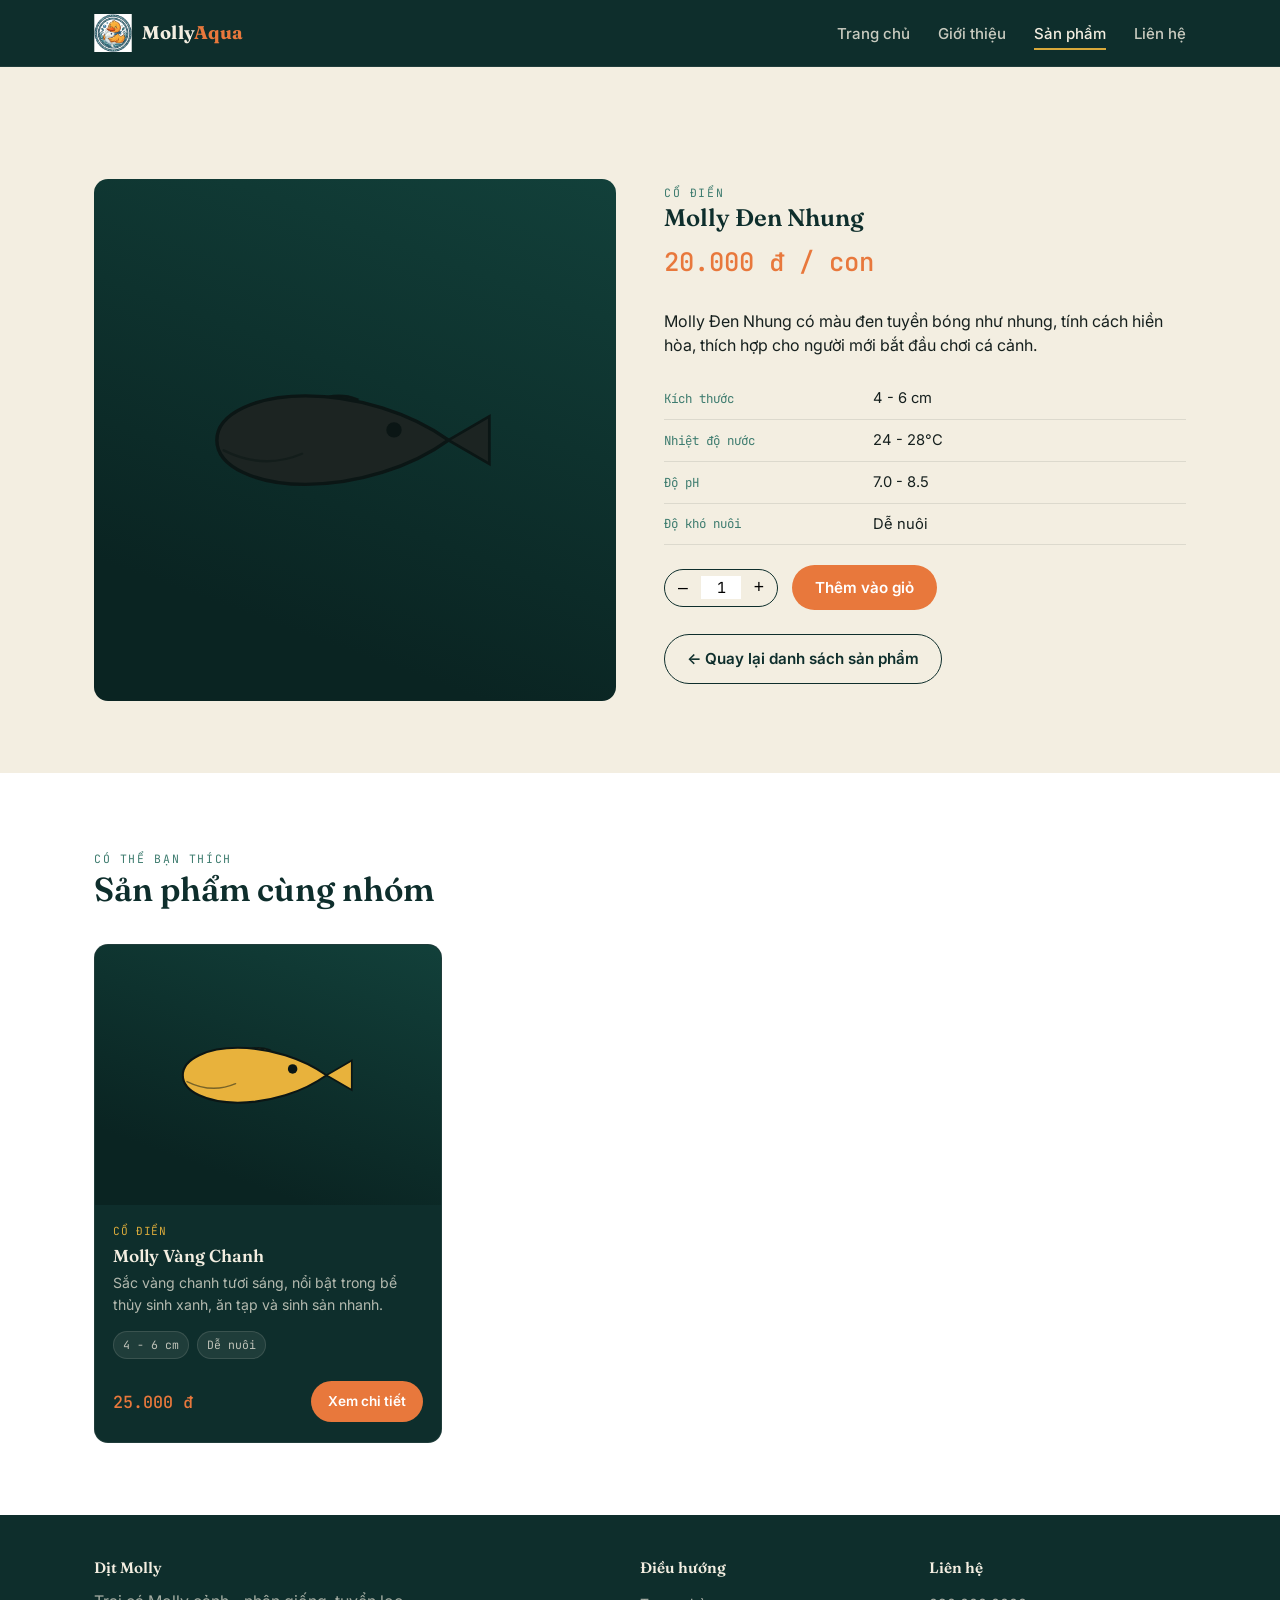
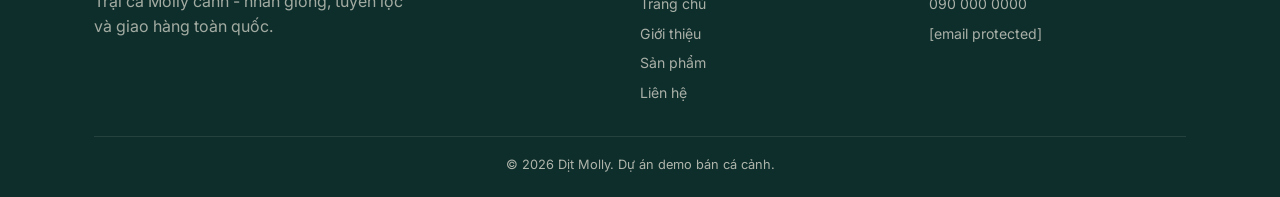
==== html/chi-tiet.html @ bdcdbe93 "upp" ====
<!DOCTYPE html>
<html lang="vi">
<head>
<meta charset="UTF-8">
<meta name="viewport" content="width=device-width, initial-scale=1.0">
<title>Chi tiết sản phẩm · Dịt Molly</title>
<link rel="icon" href="../assets/logo-ca.png" type="image/svg+xml">
<link rel="stylesheet" href="../css/style.css">
</head>
<body>

<header class="site-header">
  <nav class="nav">
    <a href="../index.html" class="brand">
      <img src="../assets/logo-ca.png" alt="">
      <span class="brand-name">Molly<span>Aqua</span></span>
    </a>
    <button class="nav-toggle" aria-label="Mở menu" aria-expanded="false">☰</button>
    <ul class="nav-links">
      <li><a href="../index.html">Trang chủ</a></li>
      <li><a href="gioi-thieu.html">Giới thiệu</a></li>
      <li><a href="san-pham.html" class="active">Sản phẩm</a></li>
      <li><a href="lien-he.html">Liên hệ</a></li>
    </ul>
  </nav>
</header>

<section>
  <div class="container" style="padding-top:40px">
    <div class="detail-grid" data-detail>
      <!-- Nội dung được JS render theo id sản phẩm trong URL (?id=...) -->
    </div>
  </div>
</section>

<section class="alt-bg">
  <div class="container">
    <div class="section-head">
      <span class="eyebrow">Có thể bạn thích</span>
      <h2>Sản phẩm cùng nhóm</h2>
    </div>
    <div class="grid grid-3" data-related></div>
  </div>
</section>

<footer class="site-footer">
  <div class="container">
    <div class="footer-grid">
      <div>
        <h4>Dịt Molly</h4>
        <p style="max-width:32ch;color:rgba(243,238,225,.65)">Trại cá Molly cảnh - nhân giống, tuyển lọc và giao hàng toàn quốc.</p>
      </div>
      <div>
        <h4>Điều hướng</h4>
        <a href="../index.html">Trang chủ</a>
        <a href="gioi-thieu.html">Giới thiệu</a>
        <a href="san-pham.html">Sản phẩm</a>
        <a href="lien-he.html">Liên hệ</a>
      </div>
      <div>
        <h4>Liên hệ</h4>
        <a href="tel:0900000000">090 000 0000</a>
        <a href="mailto:[email protected]">[email protected]</a>
      </div>
    </div>
    <div class="footer-bottom">© 2026 Dịt Molly. Dự án demo bán cá cảnh.</div>
  </div>
</footer>

<script src="../js/script.js"></script>
</body>
</html>
---- css/style.css ----
/* =========================================================
   MOLLY AQUA — stylesheet
   Bảng màu: Đêm Bể / Rêu Ngọc / Cam Molly / Kem Cát / Mực / Vàng Ánh
   ========================================================= */

@import url('https://fonts.googleapis.com/css2?family=Fraunces:opsz,wght@9..144,500;9..144,600;9..144,700&family=Inter:wght@400;500;600&family=JetBrains+Mono:wght@500&display=swap');

:root{
  --tank-night:#0E2E2C;
  --tank-night-2:#123933;
  --moss-jade:#3E7C6F;
  --moss-jade-soft:#5B9A8B;
  --molly-orange:#E8783C;
  --molly-orange-dim:#c4632e;
  --sand-cream:#F3EEE1;
  --ink:#16201E;
  --fin-gold:#D8A93B;
  --radius:14px;
  --radius-sm:8px;
  --shadow-deep: 0 18px 40px -18px rgba(14,46,44,0.55);
  --font-display:'Fraunces', serif;
  --font-body:'Inter', sans-serif;
  --font-mono:'JetBrains Mono', monospace;
}

*,*::before,*::after{ box-sizing:border-box; }
html{ scroll-behavior:smooth; }
body{
  margin:0;
  font-family:var(--font-body);
  color:var(--ink);
  background:var(--sand-cream);
  line-height:1.55;
}
img{ max-width:100%; display:block; }
a{ color:inherit; text-decoration:none; }
ul{ list-style:none; margin:0; padding:0; }
h1,h2,h3,h4{
  font-family:var(--font-display);
  font-weight:600;
  line-height:1.15;
  margin:0 0 .5em;
  color:var(--tank-night);
}
p{ margin:0 0 1em; }
.container{
  width:100%;
  max-width:1140px;
  margin:0 auto;
  padding:0 24px;
}
.eyebrow{
  font-family:var(--font-mono);
  font-size:.72rem;
  letter-spacing:.14em;
  text-transform:uppercase;
  color:var(--moss-jade);
}
.btn{
  display:inline-flex;
  align-items:center;
  gap:8px;
  padding:12px 22px;
  border-radius:999px;
  font-family:var(--font-body);
  font-weight:600;
  font-size:.95rem;
  border:1.5px solid transparent;
  cursor:pointer;
  transition:transform .18s ease, box-shadow .18s ease, background .18s ease;
}
.btn:focus-visible{ outline:3px solid var(--fin-gold); outline-offset:2px; }
.btn-primary{
  background:var(--molly-orange);
  color:#fff;
}
.btn-primary:hover{ background:var(--molly-orange-dim); transform:translateY(-1px); }
.btn-ghost{
  background:transparent;
  border-color:rgba(243,238,225,.4);
  color:var(--sand-cream);
}
.btn-ghost:hover{ background:rgba(243,238,225,.12); }
.btn-outline{
  background:transparent;
  border-color:var(--tank-night);
  color:var(--tank-night);
}
.btn-outline:hover{ background:var(--tank-night); color:var(--sand-cream); }

/* respect reduced motion */
@media (prefers-reduced-motion: reduce){
  *{ animation-duration:.001ms !important; animation-iteration-count:1 !important; transition-duration:.001ms !important; scroll-behavior:auto !important; }
}

/* ---------------- Header / Nav ---------------- */
.site-header{
  position:sticky; top:0; z-index:50;
  background:var(--tank-night);
  border-bottom:1px solid rgba(243,238,225,.08);
}
.nav{
  display:flex; align-items:center; justify-content:space-between;
  padding:14px 24px;
  max-width:1140px; margin:0 auto;
}
.brand{ display:flex; align-items:center; gap:10px; }
.brand img{ width:38px; height:auto; }
.brand-name{
  font-family:var(--font-display);
  font-weight:700;
  font-size:1.15rem;
  color:var(--sand-cream);
  letter-spacing:.01em;
}
.brand-name span{ color:var(--molly-orange); }
.nav-links{ display:flex; gap:28px; }
.nav-links a{
  color:rgba(243,238,225,.82);
  font-size:.94rem;
  font-weight:500;
  position:relative;
  padding:4px 0;
}
.nav-links a::after{
  content:''; position:absolute; left:0; bottom:-3px; width:0; height:2px;
  background:var(--fin-gold); transition:width .2s ease;
}
.nav-links a:hover::after, .nav-links a.active::after{ width:100%; }
.nav-links a.active{ color:var(--sand-cream); }
.nav-toggle{
  display:none; background:none; border:none; color:var(--sand-cream);
  font-size:1.6rem; cursor:pointer;
}
@media (max-width:800px){
  .nav-toggle{ display:block; }
  .nav-links{
    position:absolute; top:100%; left:0; right:0;
    background:var(--tank-night-2);
    flex-direction:column; gap:0;
    max-height:0; overflow:hidden;
    transition:max-height .28s ease;
  }
  .nav-links.open{ max-height:320px; }
  .nav-links a{ padding:14px 24px; border-top:1px solid rgba(243,238,225,.08); }
  .nav-links a::after{ display:none; }
}

/* ---------------- Hero: "khung kính bể cá" ---------------- */
.hero{
  background:linear-gradient(180deg, var(--tank-night) 0%, var(--tank-night-2) 100%);
  color:var(--sand-cream);
  position:relative;
  overflow:hidden;
  padding:64px 0 0;
}
.hero-grid{
  display:grid; grid-template-columns:1.05fr .95fr; gap:40px; align-items:center;
  max-width:1140px; margin:0 auto; padding:0 24px 56px;
}
.hero h1{ color:var(--sand-cream); font-size:clamp(2rem,4.4vw,3.1rem); }
.hero h1 em{ font-style:normal; color:var(--molly-orange); }
.hero p.lede{ color:rgba(243,238,225,.82); font-size:1.05rem; max-width:46ch; }
.hero-ctas{ display:flex; gap:14px; margin-top:22px; flex-wrap:wrap; }
.hero-stats{ display:flex; gap:28px; margin-top:38px; }
.hero-stats div strong{ display:block; font-family:var(--font-display); font-size:1.5rem; color:var(--fin-gold); }
.hero-stats div span{ font-size:.8rem; color:rgba(243,238,225,.65); }

/* the tank viewport: row of glass cells with swimming fish */
.tank-viewport{
  display:flex; gap:2px; border-radius:var(--radius); overflow:hidden;
  box-shadow:var(--shadow-deep);
  border:1px solid rgba(243,238,225,.15);
}
.tank-cell{
  position:relative; flex:1; aspect-ratio:1/1.35;
  background:
    radial-gradient(120% 90% at 30% 15%, rgba(91,154,139,.55), transparent 60%),
    linear-gradient(200deg, #103b36, #0a2422 75%);
  overflow:hidden;
}
.tank-cell::before{ /* water caustic light */
  content:''; position:absolute; inset:0;
  background:repeating-linear-gradient(115deg, rgba(243,238,225,.05) 0 2px, transparent 2px 22px);
  mix-blend-mode:overlay;
}
.bubble{
  position:absolute; bottom:-20px; width:6px; height:6px; border-radius:50%;
  background:rgba(243,238,225,.35);
  animation:rise 6s linear infinite;
}
.bubble.b2{ width:4px; height:4px; left:60%; animation-duration:8s; animation-delay:1.4s; }
.bubble.b3{ width:8px; height:8px; left:25%; animation-duration:7s; animation-delay:2.8s; }
@keyframes rise{
  0%{ transform:translateY(0) translateX(0); opacity:0; }
  10%{ opacity:.9; }
  100%{ transform:translateY(-260px) translateX(10px); opacity:0; }
}
.mini-fish{
  position:absolute; width:44%; top:44%;
  animation:swim 5.5s ease-in-out infinite;
  filter:drop-shadow(0 6px 10px rgba(0,0,0,.35));
}
@keyframes swim{
  0%{ left:-10%; transform:scaleX(1) translateY(0); }
  48%{ transform:scaleX(1) translateY(-10px); }
  50%{ left:78%; transform:scaleX(1) translateY(0); }
  50.01%{ transform:scaleX(-1) translateY(0); }
  98%{ left:-8%; transform:scaleX(-1) translateY(8px); }
  100%{ left:-8%; transform:scaleX(-1) translateY(0); }
}
.tank-cell:nth-child(2) .mini-fish{ animation-duration:7.2s; animation-delay:.6s; }
.tank-cell:nth-child(3) .mini-fish{ animation-duration:6.1s; animation-delay:1.8s; }

/* ---------------- Section shells ---------------- */
section{ padding:72px 0; }
.section-head{ max-width:56ch; margin-bottom:36px; }
.section-head h2{ font-size:clamp(1.5rem,2.6vw,2.1rem); }
.alt-bg{ background:#fff; }

/* ---------------- Product / tank cards ---------------- */
.grid{ display:grid; gap:24px; }
.grid-3{ grid-template-columns:repeat(3,1fr); }
.grid-4{ grid-template-columns:repeat(4,1fr); }
@media (max-width:900px){ .grid-3,.grid-4{ grid-template-columns:repeat(2,1fr); } }
@media (max-width:560px){ .grid-3,.grid-4{ grid-template-columns:1fr; } }

.fish-card{
  background:var(--tank-night);
  border-radius:var(--radius);
  overflow:hidden;
  color:var(--sand-cream);
  display:flex; flex-direction:column;
  border:1px solid rgba(243,238,225,.08);
  transition:transform .2s ease, box-shadow .2s ease;
}
.fish-card:hover{ transform:translateY(-4px); box-shadow:var(--shadow-deep); }
.fish-card .swatch{
  aspect-ratio:4/3; position:relative;
  background:linear-gradient(200deg,#12403a,#0a2422 80%);
  display:flex; align-items:center; justify-content:center;
}
.fish-card .swatch svg{ width:58%; }
.fish-card .body{ padding:18px 18px 20px; display:flex; flex-direction:column; gap:6px; flex:1; }
.fish-card h3{ color:var(--sand-cream); font-size:1.08rem; margin:0; }
.fish-card .tag{
  font-family:var(--font-mono); font-size:.7rem; letter-spacing:.06em;
  color:var(--fin-gold); text-transform:uppercase;
}
.fish-card p{ color:rgba(243,238,225,.72); font-size:.88rem; margin:0 0 4px; }
.fish-card .price-row{
  display:flex; align-items:center; justify-content:space-between; margin-top:auto; padding-top:10px;
}
.price{ font-family:var(--font-mono); font-weight:500; color:var(--molly-orange); font-size:1.05rem; }
.fish-card .btn-primary{ padding:9px 16px; font-size:.85rem; }

/* care badges */
.badges{ display:flex; gap:8px; flex-wrap:wrap; margin:6px 0; }
.badge{
  font-size:.72rem; font-family:var(--font-mono);
  padding:4px 9px; border-radius:999px;
  background:rgba(243,238,225,.08); color:rgba(243,238,225,.75);
  border:1px solid rgba(243,238,225,.12);
}

/* ---------------- Feature / about rows ---------------- */
.feature-row{ display:grid; grid-template-columns:repeat(3,1fr); gap:24px; }
@media (max-width:800px){ .feature-row{ grid-template-columns:1fr; } }
.feature{
  background:#fff; border-radius:var(--radius); padding:26px;
  border:1px solid rgba(22,32,30,.08);
}
.feature .num{ font-family:var(--font-mono); color:var(--moss-jade); font-size:.8rem; }
.feature h3{ font-size:1.1rem; margin-top:8px; }

/* ---------------- Filter bar (san-pham) ---------------- */
.filter-bar{
  display:flex; gap:10px; flex-wrap:wrap; margin-bottom:28px;
}
.filter-btn{
  padding:8px 16px; border-radius:999px; border:1.5px solid var(--tank-night);
  background:transparent; color:var(--tank-night); font-family:var(--font-body);
  font-size:.85rem; font-weight:600; cursor:pointer; transition:.18s ease;
}
.filter-btn.active, .filter-btn:hover{ background:var(--tank-night); color:var(--sand-cream); }

/* ---------------- Detail page ---------------- */
.detail-grid{ display:grid; grid-template-columns:1fr 1fr; gap:48px; align-items:start; }
@media (max-width:800px){ .detail-grid{ grid-template-columns:1fr; } }
.detail-visual{
  background:linear-gradient(200deg,#12403a,#0a2422 80%);
  border-radius:var(--radius); aspect-ratio:1/1;
  display:flex; align-items:center; justify-content:center;
  position:relative; overflow:hidden;
}
.detail-visual svg{ width:62%; }
.detail-info .price{ font-size:1.6rem; }
.spec-table{ width:100%; border-collapse:collapse; margin:20px 0; }
.spec-table td{ padding:9px 0; border-bottom:1px solid rgba(22,32,30,.1); font-size:.92rem; }
.spec-table td:first-child{ color:var(--moss-jade); font-family:var(--font-mono); font-size:.78rem; width:40%; }
.qty-row{ display:flex; align-items:center; gap:14px; margin:18px 0 24px; }
.qty-control{ display:flex; align-items:center; border:1.5px solid var(--tank-night); border-radius:999px; overflow:hidden; }
.qty-control button{ background:none; border:none; width:36px; height:36px; font-size:1.1rem; cursor:pointer; }
.qty-control input{ width:40px; text-align:center; border:none; font-family:var(--font-mono); font-size:.95rem; }

/* ---------------- Contact page ---------------- */
.contact-grid{ display:grid; grid-template-columns:1fr 1fr; gap:48px; }
@media (max-width:800px){ .contact-grid{ grid-template-columns:1fr; } }
.field{ margin-bottom:18px; display:flex; flex-direction:column; gap:6px; }
.field label{ font-size:.85rem; font-weight:600; }
.field input, .field textarea, .field select{
  padding:11px 14px; border:1.5px solid rgba(22,32,30,.18); border-radius:var(--radius-sm);
  font-family:var(--font-body); font-size:.95rem; background:#fff;
}
.field input:focus, .field textarea:focus, .field select:focus{ outline:2px solid var(--moss-jade); border-color:var(--moss-jade); }
.form-note{ font-size:.82rem; color:var(--moss-jade); margin-top:6px; min-height:1.2em; }
.contact-card{ background:var(--tank-night); color:var(--sand-cream); border-radius:var(--radius); padding:28px; }
.contact-card h3{ color:var(--sand-cream); }
.contact-card .line{ display:flex; gap:10px; margin-bottom:12px; font-size:.92rem; color:rgba(243,238,225,.85); }

/* ---------------- Footer ---------------- */
.site-footer{ background:var(--tank-night); color:rgba(243,238,225,.7); padding:44px 0 22px; }
.footer-grid{ display:grid; grid-template-columns:2fr 1fr 1fr; gap:32px; margin-bottom:28px; }
@media (max-width:700px){ .footer-grid{ grid-template-columns:1fr; } }
.footer-grid h4{ color:var(--sand-cream); font-size:.95rem; margin-bottom:12px; }
.footer-grid a{ display:block; padding:4px 0; font-size:.88rem; color:rgba(243,238,225,.68); }
.footer-grid a:hover{ color:var(--fin-gold); }
.footer-bottom{ border-top:1px solid rgba(243,238,225,.1); padding-top:18px; font-size:.8rem; text-align:center; }

/* toast */
.toast{
  position:fixed; bottom:24px; left:50%; transform:translateX(-50%) translateY(20px);
  background:var(--tank-night); color:var(--sand-cream); padding:12px 22px; border-radius:999px;
  font-size:.9rem; opacity:0; pointer-events:none; transition:opacity .25s ease, transform .25s ease;
  z-index:100; box-shadow:var(--shadow-deep);
}
.toast.show{ opacity:1; transform:translateX(-50%) translateY(0); }

/* page hero (secondary pages) */
.page-hero{ background:var(--tank-night); color:var(--sand-cream); padding:48px 0; }
.page-hero h1{ color:var(--sand-cream); margin-bottom:6px; }
.page-hero p{ color:rgba(243,238,225,.75); margin:0; }
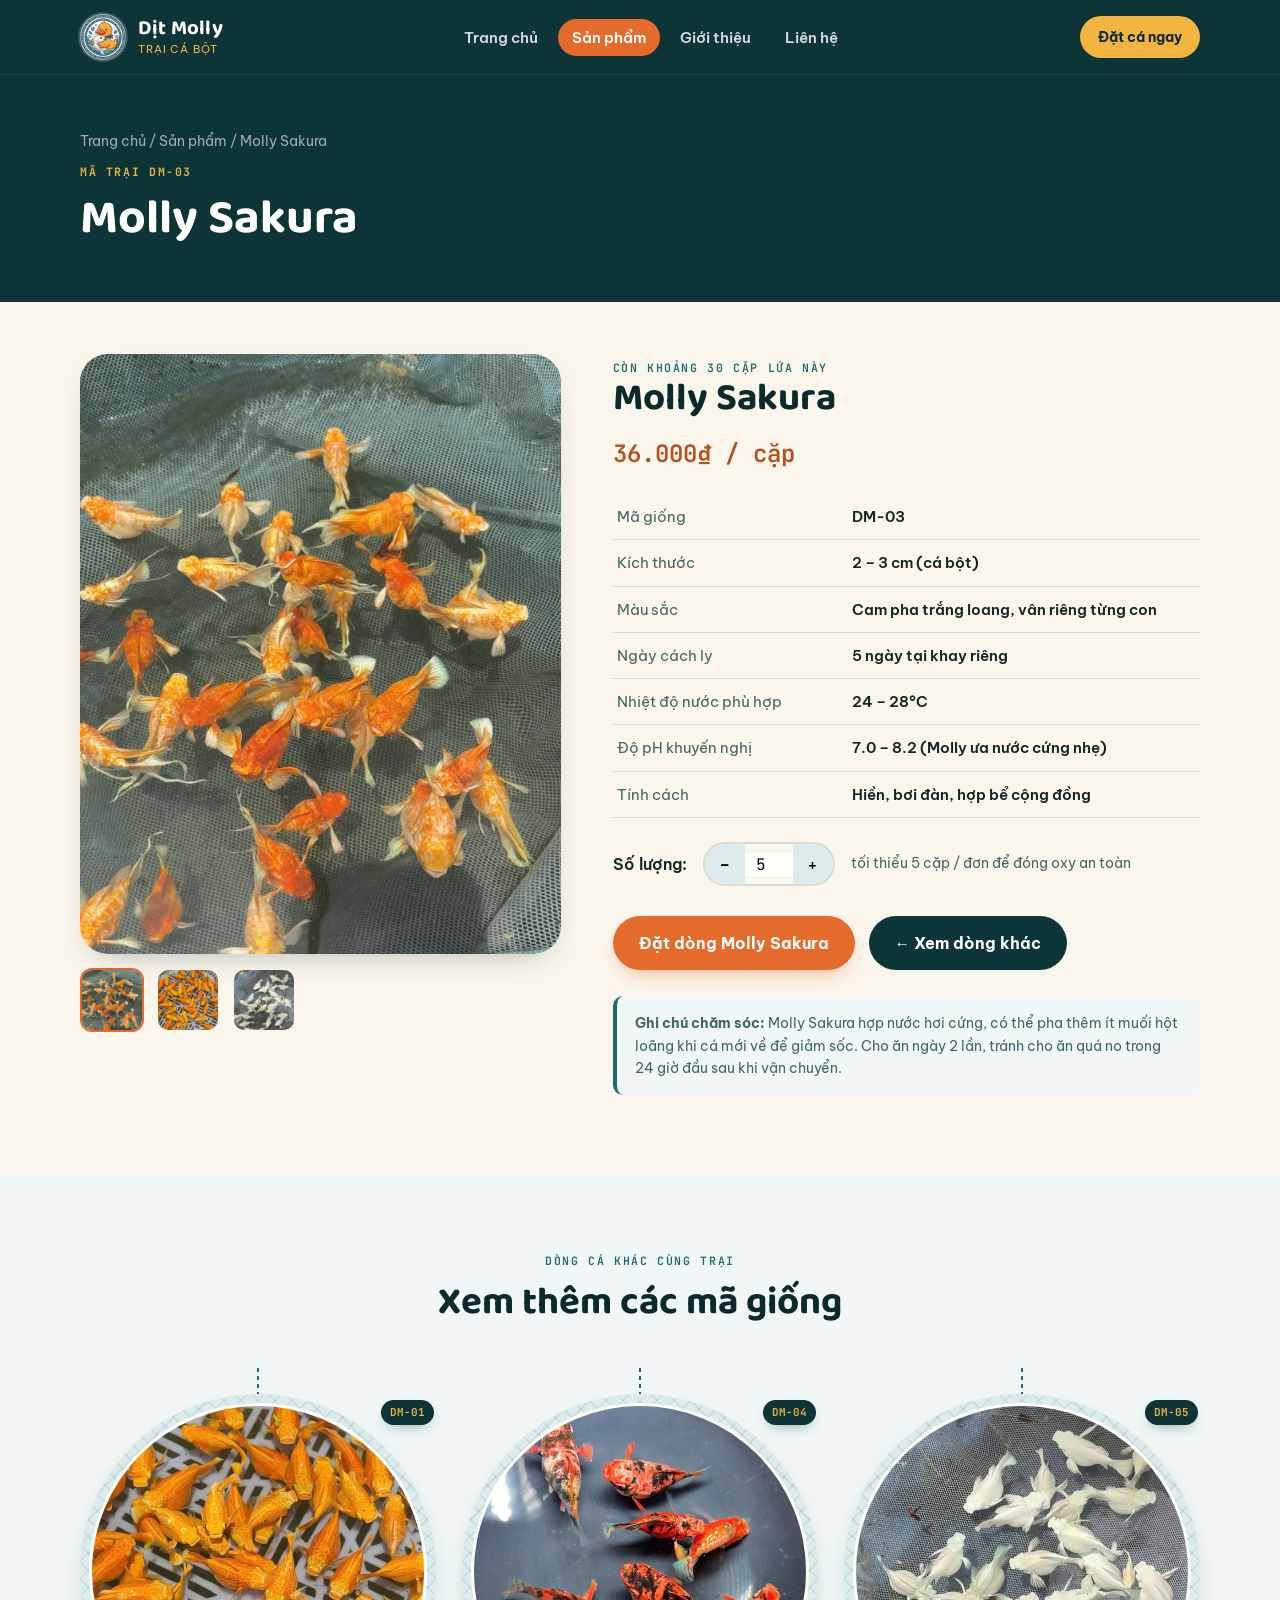
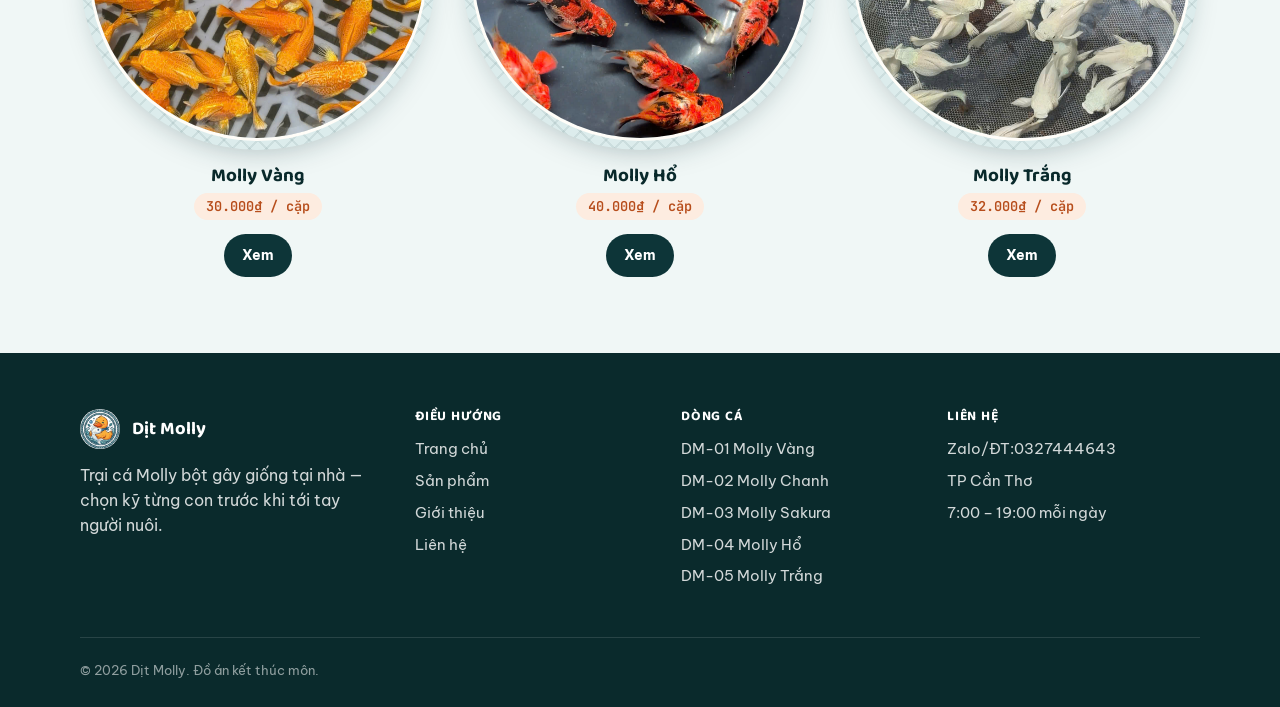
==== commit 2d9aa625: "uppppp" ====
--- a/html/chi-tiet.html
+++ b/html/chi-tiet.html
@@ -3,67 +3,178 @@
 <head>
 <meta charset="UTF-8">
 <meta name="viewport" content="width=device-width, initial-scale=1.0">
-<title>Chi tiết sản phẩm · Dịt Molly</title>
-<link rel="icon" href="../assets/logo-ca.png" type="image/svg+xml">
+<title>Molly Sakura — Dịt Molly</title>
+<meta name="description" content="Molly Sakura DM-03: cam pha trắng loang, cách ly đủ ngày, đóng oxy giao tận nơi.">
+<link rel="icon" href="../assets/logo-ca.png">
 <link rel="stylesheet" href="../css/style.css">
 </head>
 <body>
 
 <header class="site-header">
-  <nav class="nav">
+  <nav class="nav wrap">
     <a href="../index.html" class="brand">
-      <img src="../assets/logo-ca.png" alt="">
-      <span class="brand-name">Molly<span>Aqua</span></span>
+      <img src="../assets/logo-ca.png" alt="Logo Dịt Molly: vịt ôm cá">
+      <span class="brand-text"><strong>Dịt Molly</strong><span>Trại cá bột</span></span>
     </a>
     <button class="nav-toggle" aria-label="Mở menu" aria-expanded="false">☰</button>
     <ul class="nav-links">
       <li><a href="../index.html">Trang chủ</a></li>
+      <li><a href="san-pham.html" class="active">Sản phẩm</a></li>
       <li><a href="gioi-thieu.html">Giới thiệu</a></li>
-      <li><a href="san-pham.html" class="active">Sản phẩm</a></li>
       <li><a href="lien-he.html">Liên hệ</a></li>
     </ul>
+    <a href="lien-he.html" class="nav-cta">Đặt cá ngay</a>
   </nav>
 </header>
 
-<section>
-  <div class="container" style="padding-top:40px">
-    <div class="detail-grid" data-detail>
-      <!-- Nội dung được JS render theo id sản phẩm trong URL (?id=...) -->
+<section class="page-hero" style="padding-bottom:56px;">
+  <div class="wrap">
+    <div class="breadcrumb"><a href="../index.html">Trang chủ</a> / <a href="san-pham.html">Sản phẩm</a> / Molly Sakura</div>
+    <span class="eyebrow">Mã trại DM-03</span>
+    <h1>Molly Sakura</h1>
+  </div>
+</section>
+
+<section class="section" style="padding-top:52px;">
+  <div class="wrap">
+    <div class="detail-grid">
+      <div>
+        <div class="detail-gallery-main">
+          <img src="../assets/mollysakura.jpg" alt="Molly Sakura trong vợt lưới tại trại">
+        </div>
+        <div class="detail-thumbs">
+          <button class="active"><img src="../assets/mollysakura.jpg" alt="Ảnh 1 Molly Sakura"></button>
+          <button><img src="../assets/mollygold.jpg" alt="Ảnh khay Molly Vàng bên cạnh"></button>
+          <button><img src="../assets/mollytrang.jpg" alt="Ảnh khay Molly Trắng bên cạnh"></button>
+        </div>
+      </div>
+
+      <div class="detail-info">
+        <span class="eyebrow">Còn khoảng 30 cặp lứa này</span>
+        <h1>Molly Sakura</h1>
+        <div class="detail-price">36.000₫ / cặp</div>
+
+        <table class="spec-table">
+          <tr><td>Mã giống</td><td>DM-03</td></tr>
+          <tr><td>Kích thước</td><td>2 – 3 cm (cá bột)</td></tr>
+          <tr><td>Màu sắc</td><td>Cam pha trắng loang, vân riêng từng con</td></tr>
+          <tr><td>Ngày cách ly</td><td>5 ngày tại khay riêng</td></tr>
+          <tr><td>Nhiệt độ nước phù hợp</td><td>24 – 28°C</td></tr>
+          <tr><td>Độ pH khuyến nghị</td><td>7.0 – 8.2 (Molly ưa nước cứng nhẹ)</td></tr>
+          <tr><td>Tính cách</td><td>Hiền, bơi đàn, hợp bể cộng đồng</td></tr>
+        </table>
+
+        <div class="qty-row">
+          <span style="font-weight:600;">Số lượng:</span>
+          <div class="qty-control">
+            <button class="qty-minus" type="button" aria-label="Giảm">−</button>
+            <input type="number" value="5" min="1" max="250" aria-label="Số lượng cặp">
+            <button class="qty-plus" type="button" aria-label="Tăng">+</button>
+          </div>
+          <span style="color:var(--ink-soft); font-size:0.88rem;">tối thiểu 5 cặp / đơn để đóng oxy an toàn</span>
+        </div>
+
+        <div class="hero-actions">
+          <a href="lien-he.html" class="btn btn-primary">Đặt dòng Molly Sakura</a>
+          <a href="san-pham.html" class="btn btn-dark">← Xem dòng khác</a>
+        </div>
+
+        <div class="care-note">
+          <strong>Ghi chú chăm sóc:</strong> Molly Sakura hợp nước hơi cứng, có thể pha thêm ít muối hột loãng khi cá mới về để giảm sốc. Cho ăn ngày 2 lần, tránh cho ăn quá no trong 24 giờ đầu sau khi vận chuyển.
+        </div>
+      </div>
     </div>
   </div>
 </section>
 
-<section class="alt-bg">
-  <div class="container">
-    <div class="section-head">
-      <span class="eyebrow">Có thể bạn thích</span>
-      <h2>Sản phẩm cùng nhóm</h2>
+<section class="section section-tint">
+  <div class="wrap">
+    <div class="section-head center">
+      <span class="eyebrow">Dòng cá khác cùng trại</span>
+      <h2>Xem thêm các mã giống</h2>
     </div>
-    <div class="grid grid-3" data-related></div>
+    <div class="tag-grid">
+      <article class="fish-tag">
+        <div class="fish-tag-string"></div>
+        <div class="fish-tag-photo">
+          <div class="fish-tag-photo-inner"><img src="../assets/mollygold.jpg" alt="Molly Vàng"></div>
+          <span class="fish-tag-code">DM-01</span>
+        </div>
+        <div class="fish-tag-body">
+          <h3>Molly Vàng</h3>
+          <span class="price">30.000₫ / cặp</span>
+          <div class="fish-tag-cta"><a href="san-pham.html" class="btn btn-sm btn-dark">Xem</a></div>
+        </div>
+      </article>
+      <article class="fish-tag">
+        <div class="fish-tag-string"></div>
+        <div class="fish-tag-photo">
+          <div class="fish-tag-photo-inner"><img src="../assets/mollytiger.jpg" alt="Molly Hổ"></div>
+          <span class="fish-tag-code">DM-04</span>
+        </div>
+        <div class="fish-tag-body">
+          <h3>Molly Hổ</h3>
+          <span class="price">40.000₫ / cặp</span>
+          <div class="fish-tag-cta"><a href="san-pham.html" class="btn btn-sm btn-dark">Xem</a></div>
+        </div>
+      </article>
+      <article class="fish-tag">
+        <div class="fish-tag-string"></div>
+        <div class="fish-tag-photo">
+          <div class="fish-tag-photo-inner"><img src="../assets/mollytrang.jpg" alt="Molly Trắng"></div>
+          <span class="fish-tag-code">DM-05</span>
+        </div>
+        <div class="fish-tag-body">
+          <h3>Molly Trắng</h3>
+          <span class="price">32.000₫ / cặp</span>
+          <div class="fish-tag-cta"><a href="san-pham.html" class="btn btn-sm btn-dark">Xem</a></div>
+        </div>
+      </article>
+    </div>
   </div>
 </section>
 
 <footer class="site-footer">
-  <div class="container">
+  <div class="wrap">
     <div class="footer-grid">
       <div>
-        <h4>Dịt Molly</h4>
-        <p style="max-width:32ch;color:rgba(243,238,225,.65)">Trại cá Molly cảnh - nhân giống, tuyển lọc và giao hàng toàn quốc.</p>
+        <div class="footer-brand">
+          <img src="../assets/logo-ca.png" alt="Logo Dịt Molly">
+          <strong>Dịt Molly</strong>
+        </div>
+        <p>Trại cá Molly bột gây giống tại nhà — chọn kỹ từng con trước khi tới tay người nuôi.</p>
       </div>
       <div>
         <h4>Điều hướng</h4>
-        <a href="../index.html">Trang chủ</a>
-        <a href="gioi-thieu.html">Giới thiệu</a>
-        <a href="san-pham.html">Sản phẩm</a>
-        <a href="lien-he.html">Liên hệ</a>
+        <ul>
+          <li><a href="../index.html">Trang chủ</a></li>
+          <li><a href="san-pham.html">Sản phẩm</a></li>
+          <li><a href="gioi-thieu.html">Giới thiệu</a></li>
+          <li><a href="lien-he.html">Liên hệ</a></li>
+        </ul>
+      </div>
+      <div>
+        <h4>Dòng cá</h4>
+        <ul>
+          <li>DM-01 Molly Vàng</li>
+          <li>DM-02 Molly Chanh</li>
+          <li>DM-03 Molly Sakura</li>
+          <li>DM-04 Molly Hổ</li>
+          <li>DM-05 Molly Trắng</li>
+        </ul>
       </div>
       <div>
         <h4>Liên hệ</h4>
-        <a href="tel:0900000000">090 000 0000</a>
-        <a href="mailto:[email protected]">[email protected]</a>
+        <ul>
+          <li>Zalo/ĐT:0327444643</li>
+          <li>TP Cần Thơ</li>
+          <li>7:00 – 19:00 mỗi ngày</li>
+        </ul>
       </div>
     </div>
-    <div class="footer-bottom">© 2026 Dịt Molly. Dự án demo bán cá cảnh.</div>
+    <div class="footer-bottom">
+      <span>© <span id="year"></span> Dịt Molly. Đồ án kết thúc môn.</span>
+    </div>
   </div>
 </footer>
 
--- a/css/style.css
+++ b/css/style.css
@@ -1,342 +1,458 @@
 /* =========================================================
-   MOLLY AQUA — stylesheet
-   Bảng màu: Đêm Bể / Rêu Ngọc / Cam Molly / Kem Cát / Mực / Vàng Ánh
+   DỊT MOLLY — stylesheet
+   Design tokens grounded in the farm's own material:
+   the aerator nets & trays fish are photographed in,
+   the duck+fish mark, and breeder tag conventions.
    ========================================================= */
 
-@import url('https://fonts.googleapis.com/css2?family=Fraunces:opsz,wght@9..144,500;9..144,600;9..144,700&family=Inter:wght@400;500;600&family=JetBrains+Mono:wght@500&display=swap');
+@import url('https://fonts.googleapis.com/css2?family=Baloo+2:wght@500;600;700;800&family=Be+Vietnam+Pro:ital,wght@0,400;0,500;0,600;0,700;1,400&family=JetBrains+Mono:wght@500;600&display=swap');
 
 :root{
-  --tank-night:#0E2E2C;
-  --tank-night-2:#123933;
-  --moss-jade:#3E7C6F;
-  --moss-jade-soft:#5B9A8B;
-  --molly-orange:#E8783C;
-  --molly-orange-dim:#c4632e;
-  --sand-cream:#F3EEE1;
-  --ink:#16201E;
-  --fin-gold:#D8A93B;
-  --radius:14px;
-  --radius-sm:8px;
-  --shadow-deep: 0 18px 40px -18px rgba(14,46,44,0.55);
-  --font-display:'Fraunces', serif;
-  --font-body:'Inter', sans-serif;
-  --font-mono:'JetBrains Mono', monospace;
+  /* --- color --- */
+  --ocean-deep:   #0d3538;
+  --ocean-deep-2: #0a2a2c;
+  --ocean-mid:    #1c6b74;
+  --ocean-mid-2:  #227e87;
+  --ocean-light:  #dcecec;
+  --ocean-mist:   #f0f7f6;
+  --sand:         #fbf6ec;
+  --paper:        #fffdf8;
+  --molly-orange: #e56b2d;
+  --molly-orange-deep:#b74e1c;
+  --duck-yellow:  #f3b53e;
+  --ink:          #122624;
+  --ink-soft:     #416763;
+  --line:         rgba(13,53,56,0.14);
+
+  /* --- type --- */
+  --display: "Baloo 2", "Be Vietnam Pro", sans-serif;
+  --body: "Be Vietnam Pro", sans-serif;
+  --mono: "JetBrains Mono", monospace;
+
+  --radius-lg: 28px;
+  --radius-md: 18px;
+  --radius-sm: 10px;
+  --shadow-soft: 0 12px 30px -14px rgba(13,53,56,0.35);
+  --shadow-tag: 0 6px 14px -6px rgba(13,53,56,0.45);
 }
 
 *,*::before,*::after{ box-sizing:border-box; }
 html{ scroll-behavior:smooth; }
 body{
   margin:0;
-  font-family:var(--font-body);
+  font-family:var(--body);
   color:var(--ink);
-  background:var(--sand-cream);
+  background:var(--sand);
+  -webkit-font-smoothing:antialiased;
   line-height:1.55;
 }
 img{ max-width:100%; display:block; }
 a{ color:inherit; text-decoration:none; }
-ul{ list-style:none; margin:0; padding:0; }
-h1,h2,h3,h4{
-  font-family:var(--font-display);
+ul{ margin:0; padding:0; list-style:none; }
+h1,h2,h3,h4{ font-family:var(--display); margin:0; line-height:1.1; color:var(--ocean-deep-2); }
+p{ margin:0; }
+button{ font-family:inherit; }
+
+:focus-visible{
+  outline:3px solid var(--duck-yellow);
+  outline-offset:3px;
+}
+
+@media (prefers-reduced-motion: reduce){
+  *{ animation-duration:0.001ms !important; animation-iteration-count:1 !important; transition-duration:0.001ms !important; scroll-behavior:auto !important; }
+}
+
+.wrap{
+  width:min(1120px, 92%);
+  margin-inline:auto;
+}
+
+.eyebrow{
+  font-family:var(--mono);
+  font-size:0.72rem;
+  letter-spacing:0.14em;
+  text-transform:uppercase;
+  color:var(--ocean-mid);
   font-weight:600;
-  line-height:1.15;
-  margin:0 0 .5em;
-  color:var(--tank-night);
-}
-p{ margin:0 0 1em; }
-.container{
-  width:100%;
-  max-width:1140px;
-  margin:0 auto;
-  padding:0 24px;
-}
-.eyebrow{
-  font-family:var(--font-mono);
-  font-size:.72rem;
-  letter-spacing:.14em;
-  text-transform:uppercase;
-  color:var(--moss-jade);
-}
-.btn{
-  display:inline-flex;
-  align-items:center;
-  gap:8px;
-  padding:12px 22px;
-  border-radius:999px;
-  font-family:var(--font-body);
-  font-weight:600;
-  font-size:.95rem;
-  border:1.5px solid transparent;
-  cursor:pointer;
-  transition:transform .18s ease, box-shadow .18s ease, background .18s ease;
-}
-.btn:focus-visible{ outline:3px solid var(--fin-gold); outline-offset:2px; }
-.btn-primary{
-  background:var(--molly-orange);
-  color:#fff;
-}
-.btn-primary:hover{ background:var(--molly-orange-dim); transform:translateY(-1px); }
-.btn-ghost{
-  background:transparent;
-  border-color:rgba(243,238,225,.4);
-  color:var(--sand-cream);
-}
-.btn-ghost:hover{ background:rgba(243,238,225,.12); }
-.btn-outline{
-  background:transparent;
-  border-color:var(--tank-night);
-  color:var(--tank-night);
-}
-.btn-outline:hover{ background:var(--tank-night); color:var(--sand-cream); }
-
-/* respect reduced motion */
-@media (prefers-reduced-motion: reduce){
-  *{ animation-duration:.001ms !important; animation-iteration-count:1 !important; transition-duration:.001ms !important; scroll-behavior:auto !important; }
-}
-
-/* ---------------- Header / Nav ---------------- */
+}
+
+/* =========================== NAV =========================== */
 .site-header{
   position:sticky; top:0; z-index:50;
-  background:var(--tank-night);
-  border-bottom:1px solid rgba(243,238,225,.08);
+  background:var(--ocean-deep);
+  border-bottom:1px solid rgba(255,255,255,0.08);
 }
 .nav{
   display:flex; align-items:center; justify-content:space-between;
-  padding:14px 24px;
-  max-width:1140px; margin:0 auto;
-}
-.brand{ display:flex; align-items:center; gap:10px; }
-.brand img{ width:38px; height:auto; }
-.brand-name{
-  font-family:var(--font-display);
-  font-weight:700;
-  font-size:1.15rem;
-  color:var(--sand-cream);
-  letter-spacing:.01em;
-}
-.brand-name span{ color:var(--molly-orange); }
-.nav-links{ display:flex; gap:28px; }
+  padding:14px 0;
+}
+.brand{
+  display:flex; align-items:center; gap:12px;
+  color:var(--paper);
+}
+.brand img{ width:46px; height:46px; border-radius:50%; box-shadow:0 0 0 2px rgba(255,255,255,0.18); }
+.brand-text{ display:flex; flex-direction:column; line-height:1; }
+.brand-text strong{ font-family:var(--display); font-size:1.28rem; letter-spacing:0.01em; }
+.brand-text span{ font-size:0.68rem; letter-spacing:0.08em; color:var(--duck-yellow); text-transform:uppercase; margin-top:4px; }
+
+.nav-links{ display:flex; align-items:center; gap:6px; }
 .nav-links a{
-  color:rgba(243,238,225,.82);
-  font-size:.94rem;
-  font-weight:500;
+  color:rgba(255,255,255,0.82);
+  font-weight:600; font-size:0.95rem;
+  padding:9px 14px; border-radius:999px;
+  transition:background .18s ease, color .18s ease;
+}
+.nav-links a:hover{ background:rgba(255,255,255,0.1); color:#fff; }
+.nav-links a.active{ background:var(--molly-orange); color:#fff; }
+
+.nav-cta{
+  display:inline-flex; align-items:center; gap:8px;
+  background:var(--duck-yellow); color:var(--ocean-deep-2);
+  font-weight:700; padding:10px 18px; border-radius:999px;
+  font-size:0.9rem;
+  box-shadow:var(--shadow-tag);
+}
+.nav-cta:hover{ filter:brightness(1.05); }
+
+.nav-toggle{
+  display:none;
+  background:none; border:1px solid rgba(255,255,255,0.3); border-radius:10px;
+  color:#fff; padding:8px 10px; cursor:pointer;
+}
+
+@media (max-width:860px){
+  .nav-links{
+    position:absolute; left:0; right:0; top:100%;
+    background:var(--ocean-deep);
+    flex-direction:column; align-items:stretch; gap:2px;
+    padding:10px 5%; border-top:1px solid rgba(255,255,255,0.1);
+    display:none;
+  }
+  .nav-links.open{ display:flex; }
+  .nav-links a{ padding:12px 16px; }
+  .nav-toggle{ display:inline-flex; }
+  .nav-cta{ display:none; }
+}
+
+/* =========================== BUTTONS =========================== */
+.btn{
+  display:inline-flex; align-items:center; gap:10px;
+  padding:13px 24px; border-radius:999px;
+  font-weight:700; font-size:0.98rem;
+  border:2px solid transparent; cursor:pointer;
+  transition:transform .16s ease, filter .16s ease, background .16s ease;
+}
+.btn:hover{ transform:translateY(-2px); }
+.btn-primary{ background:var(--molly-orange); color:#fff; box-shadow:0 10px 22px -10px rgba(229,107,45,0.6); }
+.btn-primary:hover{ filter:brightness(1.06); }
+.btn-ghost{ background:transparent; border-color:rgba(255,255,255,0.55); color:#fff; }
+.btn-ghost:hover{ background:rgba(255,255,255,0.12); }
+.btn-dark{ background:var(--ocean-deep); color:#fff; }
+.btn-dark:hover{ filter:brightness(1.15); }
+.btn-sm{ padding:9px 16px; font-size:0.85rem; }
+
+/* =========================== HERO =========================== */
+.hero{
   position:relative;
-  padding:4px 0;
-}
-.nav-links a::after{
-  content:''; position:absolute; left:0; bottom:-3px; width:0; height:2px;
-  background:var(--fin-gold); transition:width .2s ease;
-}
-.nav-links a:hover::after, .nav-links a.active::after{ width:100%; }
-.nav-links a.active{ color:var(--sand-cream); }
-.nav-toggle{
-  display:none; background:none; border:none; color:var(--sand-cream);
-  font-size:1.6rem; cursor:pointer;
-}
-@media (max-width:800px){
-  .nav-toggle{ display:block; }
-  .nav-links{
-    position:absolute; top:100%; left:0; right:0;
-    background:var(--tank-night-2);
-    flex-direction:column; gap:0;
-    max-height:0; overflow:hidden;
-    transition:max-height .28s ease;
-  }
-  .nav-links.open{ max-height:320px; }
-  .nav-links a{ padding:14px 24px; border-top:1px solid rgba(243,238,225,.08); }
-  .nav-links a::after{ display:none; }
-}
-
-/* ---------------- Hero: "khung kính bể cá" ---------------- */
-.hero{
-  background:linear-gradient(180deg, var(--tank-night) 0%, var(--tank-night-2) 100%);
-  color:var(--sand-cream);
-  position:relative;
+  background:radial-gradient(120% 140% at 15% 0%, var(--ocean-mid-2) 0%, var(--ocean-deep) 55%, var(--ocean-deep-2) 100%);
+  color:#fff;
   overflow:hidden;
   padding:64px 0 0;
 }
-.hero-grid{
-  display:grid; grid-template-columns:1.05fr .95fr; gap:40px; align-items:center;
-  max-width:1140px; margin:0 auto; padding:0 24px 56px;
-}
-.hero h1{ color:var(--sand-cream); font-size:clamp(2rem,4.4vw,3.1rem); }
-.hero h1 em{ font-style:normal; color:var(--molly-orange); }
-.hero p.lede{ color:rgba(243,238,225,.82); font-size:1.05rem; max-width:46ch; }
-.hero-ctas{ display:flex; gap:14px; margin-top:22px; flex-wrap:wrap; }
-.hero-stats{ display:flex; gap:28px; margin-top:38px; }
-.hero-stats div strong{ display:block; font-family:var(--font-display); font-size:1.5rem; color:var(--fin-gold); }
-.hero-stats div span{ font-size:.8rem; color:rgba(243,238,225,.65); }
-
-/* the tank viewport: row of glass cells with swimming fish */
-.tank-viewport{
-  display:flex; gap:2px; border-radius:var(--radius); overflow:hidden;
-  box-shadow:var(--shadow-deep);
-  border:1px solid rgba(243,238,225,.15);
-}
-.tank-cell{
-  position:relative; flex:1; aspect-ratio:1/1.35;
+.hero .wrap{
+  display:grid;
+  grid-template-columns:1.05fr 0.95fr;
+  gap:40px;
+  align-items:center;
+  padding-bottom:70px;
+}
+.hero-copy .eyebrow{ color:var(--duck-yellow); }
+.hero-copy h1{
+  color:#fff;
+  font-size:clamp(2.6rem, 5vw, 3.9rem);
+  margin:14px 0 18px;
+}
+.hero-copy h1 em{ font-style:normal; color:var(--duck-yellow); }
+.hero-copy p{ color:rgba(255,255,255,0.82); font-size:1.08rem; max-width:46ch; }
+.hero-actions{ display:flex; gap:14px; margin-top:30px; flex-wrap:wrap; }
+
+.hero-stats{ display:flex; gap:20px 28px; margin-top:38px; flex-wrap:wrap; }
+.hero-stats div strong{ display:block; font-family:var(--display); font-size:1.6rem; color:var(--duck-yellow); }
+.hero-stats div span{ font-size:0.82rem; color:rgba(255,255,255,0.7); }
+
+.hero-tray{
+  position:relative;
+  width:100%;
+  aspect-ratio:1/1;
+  border-radius:50%;
   background:
-    radial-gradient(120% 90% at 30% 15%, rgba(91,154,139,.55), transparent 60%),
-    linear-gradient(200deg, #103b36, #0a2422 75%);
+    repeating-linear-gradient(45deg, rgba(255,255,255,0.10) 0 2px, transparent 2px 14px),
+    repeating-linear-gradient(-45deg, rgba(255,255,255,0.10) 0 2px, transparent 2px 14px),
+    var(--ocean-mid);
+  box-shadow: inset 0 0 0 6px rgba(255,255,255,0.12), var(--shadow-soft);
+}
+/* Fallback for browsers without aspect-ratio support: force square via padding hack */
+.hero-tray::before{ content:""; display:block; padding-top:100%; }
+.hero-tray-inner{
+  position:absolute; inset:14px;
+  border-radius:50%;
   overflow:hidden;
-}
-.tank-cell::before{ /* water caustic light */
-  content:''; position:absolute; inset:0;
-  background:repeating-linear-gradient(115deg, rgba(243,238,225,.05) 0 2px, transparent 2px 22px);
-  mix-blend-mode:overlay;
-}
-.bubble{
-  position:absolute; bottom:-20px; width:6px; height:6px; border-radius:50%;
-  background:rgba(243,238,225,.35);
-  animation:rise 6s linear infinite;
-}
-.bubble.b2{ width:4px; height:4px; left:60%; animation-duration:8s; animation-delay:1.4s; }
-.bubble.b3{ width:8px; height:8px; left:25%; animation-duration:7s; animation-delay:2.8s; }
-@keyframes rise{
-  0%{ transform:translateY(0) translateX(0); opacity:0; }
-  10%{ opacity:.9; }
-  100%{ transform:translateY(-260px) translateX(10px); opacity:0; }
-}
-.mini-fish{
-  position:absolute; width:44%; top:44%;
-  animation:swim 5.5s ease-in-out infinite;
-  filter:drop-shadow(0 6px 10px rgba(0,0,0,.35));
-}
-@keyframes swim{
-  0%{ left:-10%; transform:scaleX(1) translateY(0); }
-  48%{ transform:scaleX(1) translateY(-10px); }
-  50%{ left:78%; transform:scaleX(1) translateY(0); }
-  50.01%{ transform:scaleX(-1) translateY(0); }
-  98%{ left:-8%; transform:scaleX(-1) translateY(8px); }
-  100%{ left:-8%; transform:scaleX(-1) translateY(0); }
-}
-.tank-cell:nth-child(2) .mini-fish{ animation-duration:7.2s; animation-delay:.6s; }
-.tank-cell:nth-child(3) .mini-fish{ animation-duration:6.1s; animation-delay:1.8s; }
-
-/* ---------------- Section shells ---------------- */
-section{ padding:72px 0; }
-.section-head{ max-width:56ch; margin-bottom:36px; }
-.section-head h2{ font-size:clamp(1.5rem,2.6vw,2.1rem); }
-.alt-bg{ background:#fff; }
-
-/* ---------------- Product / tank cards ---------------- */
-.grid{ display:grid; gap:24px; }
-.grid-3{ grid-template-columns:repeat(3,1fr); }
-.grid-4{ grid-template-columns:repeat(4,1fr); }
-@media (max-width:900px){ .grid-3,.grid-4{ grid-template-columns:repeat(2,1fr); } }
-@media (max-width:560px){ .grid-3,.grid-4{ grid-template-columns:1fr; } }
-
-.fish-card{
-  background:var(--tank-night);
-  border-radius:var(--radius);
-  overflow:hidden;
-  color:var(--sand-cream);
-  display:flex; flex-direction:column;
-  border:1px solid rgba(243,238,225,.08);
-  transition:transform .2s ease, box-shadow .2s ease;
-}
-.fish-card:hover{ transform:translateY(-4px); box-shadow:var(--shadow-deep); }
-.fish-card .swatch{
-  aspect-ratio:4/3; position:relative;
-  background:linear-gradient(200deg,#12403a,#0a2422 80%);
-  display:flex; align-items:center; justify-content:center;
-}
-.fish-card .swatch svg{ width:58%; }
-.fish-card .body{ padding:18px 18px 20px; display:flex; flex-direction:column; gap:6px; flex:1; }
-.fish-card h3{ color:var(--sand-cream); font-size:1.08rem; margin:0; }
-.fish-card .tag{
-  font-family:var(--font-mono); font-size:.7rem; letter-spacing:.06em;
-  color:var(--fin-gold); text-transform:uppercase;
-}
-.fish-card p{ color:rgba(243,238,225,.72); font-size:.88rem; margin:0 0 4px; }
-.fish-card .price-row{
-  display:flex; align-items:center; justify-content:space-between; margin-top:auto; padding-top:10px;
-}
-.price{ font-family:var(--font-mono); font-weight:500; color:var(--molly-orange); font-size:1.05rem; }
-.fish-card .btn-primary{ padding:9px 16px; font-size:.85rem; }
-
-/* care badges */
-.badges{ display:flex; gap:8px; flex-wrap:wrap; margin:6px 0; }
-.badge{
-  font-size:.72rem; font-family:var(--font-mono);
+  border:4px solid rgba(255,255,255,0.28);
+}
+.hero-tray-inner img{ width:100%; height:100%; object-fit:cover; }
+.hero-badge{
+  position:absolute; right:-6px; bottom:14px;
+  background:var(--paper); color:var(--ocean-deep-2);
+  border-radius:50%; width:118px; height:118px;
+  display:flex; flex-direction:column; align-items:center; justify-content:center;
+  text-align:center; box-shadow:var(--shadow-soft);
+  font-family:var(--display); font-weight:700; font-size:0.82rem;
+  border:3px dashed var(--molly-orange);
+  transform:rotate(-8deg);
+}
+.hero-badge strong{ font-size:1.5rem; display:block; color:var(--molly-orange); }
+
+.wave{
+  display:block; width:100%; height:auto; margin-bottom:-2px;
+}
+
+/* =========================== SECTION GENERIC =========================== */
+.section{ padding:76px 0; }
+.section-tint{ background:var(--ocean-mist); }
+.section-head{ max-width:640px; margin-bottom:44px; }
+.section-head h2{ font-size:clamp(1.8rem,3vw,2.4rem); margin-top:10px; }
+.section-head p{ color:var(--ink-soft); margin-top:12px; font-size:1.03rem; }
+.section-head.center{ margin-inline:auto; text-align:center; }
+
+/* =========================== FISH TAG CARDS ===========================
+   Signature element: a breeder "tag" card — circular net-tray photo
+   with a punched, string-hung ticket carrying the farm's own code
+   convention (DM-01 etc), same as real tags used at the farm. */
+
+.tag-grid{
+  display:grid;
+  grid-template-columns:repeat(auto-fit, minmax(230px,1fr));
+  gap:34px 26px;
+}
+.fish-tag{ position:relative; padding-top:26px; }
+.fish-tag-string{
+  position:absolute; top:0; left:50%; transform:translateX(-50%);
+  width:2px; height:26px;
+  background:repeating-linear-gradient(var(--ocean-mid), var(--ocean-mid) 4px, transparent 4px 8px);
+}
+.fish-tag-photo{
+  position:relative;
+  width:100%;
+  aspect-ratio:1/1; border-radius:50%;
+  background:
+    repeating-linear-gradient(45deg, rgba(13,53,56,0.08) 0 2px, transparent 2px 12px),
+    repeating-linear-gradient(-45deg, rgba(13,53,56,0.08) 0 2px, transparent 2px 12px),
+    var(--ocean-light);
+  box-shadow:var(--shadow-soft);
+}
+.fish-tag-photo::before{ content:""; display:block; padding-top:100%; }
+.fish-tag-photo-inner{
+  position:absolute; inset:9px;
+  border-radius:50%; overflow:hidden;
+  border:3px solid var(--paper);
+}
+.fish-tag-photo-inner img{ width:100%; height:100%; object-fit:cover; transition:transform .4s ease; }
+.fish-tag:hover .fish-tag-photo-inner img{ transform:scale(1.08); }
+
+.fish-tag-code{
+  position:absolute; top:6px; right:2px;
+  background:var(--ocean-deep); color:var(--duck-yellow);
+  font-family:var(--mono); font-size:0.68rem; font-weight:600;
   padding:4px 9px; border-radius:999px;
-  background:rgba(243,238,225,.08); color:rgba(243,238,225,.75);
-  border:1px solid rgba(243,238,225,.12);
-}
-
-/* ---------------- Feature / about rows ---------------- */
-.feature-row{ display:grid; grid-template-columns:repeat(3,1fr); gap:24px; }
-@media (max-width:800px){ .feature-row{ grid-template-columns:1fr; } }
-.feature{
-  background:#fff; border-radius:var(--radius); padding:26px;
-  border:1px solid rgba(22,32,30,.08);
-}
-.feature .num{ font-family:var(--font-mono); color:var(--moss-jade); font-size:.8rem; }
-.feature h3{ font-size:1.1rem; margin-top:8px; }
-
-/* ---------------- Filter bar (san-pham) ---------------- */
-.filter-bar{
-  display:flex; gap:10px; flex-wrap:wrap; margin-bottom:28px;
-}
+  box-shadow:var(--shadow-tag);
+}
+.fish-tag-body{ text-align:center; margin-top:16px; }
+.fish-tag-body h3{ font-size:1.18rem; }
+.fish-tag-body .price{
+  display:inline-block; margin-top:6px;
+  font-family:var(--mono); font-weight:600; color:var(--molly-orange-deep);
+  background:#fdece0; padding:3px 12px; border-radius:999px; font-size:0.85rem;
+}
+.fish-tag-body p{ color:var(--ink-soft); font-size:0.9rem; margin-top:8px; }
+.fish-tag-cta{ margin-top:14px; }
+
+/* =========================== PROCESS (real sequence, numbered) === */
+.process{
+  display:grid; grid-template-columns:repeat(auto-fit,minmax(210px,1fr));
+  gap:22px; counter-reset:step;
+}
+.step{
+  background:var(--paper); border:1px solid var(--line); border-radius:var(--radius-md);
+  padding:26px 22px; position:relative;
+}
+.step::before{
+  counter-increment:step; content:counter(step,decimal-leading-zero);
+  font-family:var(--mono); color:var(--ocean-mid); font-weight:600;
+  font-size:0.8rem; letter-spacing:0.06em;
+  display:inline-block; margin-bottom:10px;
+}
+.step h3{ font-size:1.08rem; margin-bottom:8px; }
+.step p{ color:var(--ink-soft); font-size:0.92rem; }
+
+/* =========================== SPLIT / ABOUT =========================== */
+.split{
+  display:grid; grid-template-columns:1fr 1fr; gap:52px; align-items:center;
+}
+.split img{ border-radius:var(--radius-lg); box-shadow:var(--shadow-soft); }
+.split h2{ font-size:clamp(1.7rem,3vw,2.3rem); }
+.split p{ color:var(--ink-soft); margin-top:14px; }
+.split .btn{ margin-top:22px; }
+
+.pill-list{ display:flex; flex-wrap:wrap; gap:10px; margin-top:20px; }
+.pill{
+  background:var(--ocean-light); color:var(--ocean-deep-2);
+  font-size:0.85rem; font-weight:600; padding:8px 14px; border-radius:999px;
+}
+
+/* =========================== TESTIMONIAL / STORY STRIP =========================== */
+.quote-strip{
+  background:var(--ocean-deep); color:#fff; border-radius:var(--radius-lg);
+  padding:46px 42px; display:grid; grid-template-columns:auto 1fr; gap:26px; align-items:center;
+}
+.quote-strip img{ width:84px; height:84px; border-radius:50%; }
+.quote-strip blockquote{ margin:0; font-family:var(--display); font-size:1.25rem; }
+.quote-strip cite{ display:block; font-style:normal; margin-top:10px; color:var(--duck-yellow); font-size:0.85rem; font-weight:600; }
+
+/* =========================== FOOTER =========================== */
+.site-footer{ background:var(--ocean-deep-2); color:rgba(255,255,255,0.82); padding:56px 0 26px; }
+.footer-grid{
+  display:grid; grid-template-columns:1.3fr 1fr 1fr 1.1fr; gap:36px;
+}
+.footer-brand{ display:flex; gap:12px; align-items:center; color:#fff; margin-bottom:14px;}
+.footer-brand img{ width:40px; height:40px; border-radius:50%; }
+.footer-brand strong{ font-family:var(--display); font-size:1.15rem; }
+.site-footer h4{ color:#fff; font-size:0.85rem; letter-spacing:0.06em; text-transform:uppercase; margin-bottom:14px; }
+.site-footer ul li{ margin-bottom:9px; font-size:0.92rem; }
+.site-footer a:hover{ color:var(--duck-yellow); }
+.footer-bottom{
+  margin-top:40px; padding-top:22px; border-top:1px solid rgba(255,255,255,0.12);
+  display:flex; justify-content:space-between; flex-wrap:wrap; gap:10px;
+  font-size:0.82rem; color:rgba(255,255,255,0.55);
+}
+
+@media (max-width:760px){
+  .hero .wrap{ grid-template-columns:1fr; }
+  .hero-tray{ max-width:340px; margin-inline:auto; }
+  .split{ grid-template-columns:1fr; }
+  .split.reverse .split-media{ order:-1; }
+  .quote-strip{ grid-template-columns:1fr; text-align:center; }
+  .quote-strip img{ margin-inline:auto; }
+  .footer-grid{ grid-template-columns:1fr 1fr; }
+}
+
+/* =========================== PAGE HEADER (inner pages) =========================== */
+.page-hero{
+  background:var(--ocean-deep); color:#fff; padding:56px 0 84px; position:relative;
+}
+.page-hero .eyebrow{ color:var(--duck-yellow); }
+.page-hero h1{ color:#fff; font-size:clamp(2.1rem,4vw,3rem); margin-top:10px; }
+.page-hero p{ color:rgba(255,255,255,0.8); margin-top:12px; max-width:60ch; }
+.breadcrumb{ font-size:0.85rem; color:rgba(255,255,255,0.6); margin-bottom:6px; }
+.breadcrumb a:hover{ color:#fff; }
+
+/* =========================== FILTERS (san-pham) =========================== */
+.filter-bar{ display:flex; flex-wrap:wrap; gap:10px; margin-bottom:38px; }
 .filter-btn{
-  padding:8px 16px; border-radius:999px; border:1.5px solid var(--tank-night);
-  background:transparent; color:var(--tank-night); font-family:var(--font-body);
-  font-size:.85rem; font-weight:600; cursor:pointer; transition:.18s ease;
-}
-.filter-btn.active, .filter-btn:hover{ background:var(--tank-night); color:var(--sand-cream); }
-
-/* ---------------- Detail page ---------------- */
-.detail-grid{ display:grid; grid-template-columns:1fr 1fr; gap:48px; align-items:start; }
-@media (max-width:800px){ .detail-grid{ grid-template-columns:1fr; } }
-.detail-visual{
-  background:linear-gradient(200deg,#12403a,#0a2422 80%);
-  border-radius:var(--radius); aspect-ratio:1/1;
-  display:flex; align-items:center; justify-content:center;
-  position:relative; overflow:hidden;
-}
-.detail-visual svg{ width:62%; }
-.detail-info .price{ font-size:1.6rem; }
-.spec-table{ width:100%; border-collapse:collapse; margin:20px 0; }
-.spec-table td{ padding:9px 0; border-bottom:1px solid rgba(22,32,30,.1); font-size:.92rem; }
-.spec-table td:first-child{ color:var(--moss-jade); font-family:var(--font-mono); font-size:.78rem; width:40%; }
-.qty-row{ display:flex; align-items:center; gap:14px; margin:18px 0 24px; }
-.qty-control{ display:flex; align-items:center; border:1.5px solid var(--tank-night); border-radius:999px; overflow:hidden; }
-.qty-control button{ background:none; border:none; width:36px; height:36px; font-size:1.1rem; cursor:pointer; }
-.qty-control input{ width:40px; text-align:center; border:none; font-family:var(--font-mono); font-size:.95rem; }
-
-/* ---------------- Contact page ---------------- */
+  border:2px solid var(--line); background:var(--paper); color:var(--ink);
+  padding:9px 18px; border-radius:999px; font-weight:600; font-size:0.88rem; cursor:pointer;
+  transition:all .16s ease;
+}
+.filter-btn:hover{ border-color:var(--molly-orange); }
+.filter-btn.active{ background:var(--molly-orange); border-color:var(--molly-orange); color:#fff; }
+.tag-hidden{ display:none !important; }
+
+/* =========================== PRODUCT DETAIL =========================== */
+.detail-grid{ display:grid; grid-template-columns:0.9fr 1.1fr; gap:52px; }
+.detail-gallery-main{
+  border-radius:var(--radius-lg); overflow:hidden; box-shadow:var(--shadow-soft);
+  position:relative; aspect-ratio:4/5;
+}
+.detail-gallery-main::before{ content:""; display:block; padding-top:125%; }
+.detail-gallery-main img{ position:absolute; inset:0; width:100%; height:100%; object-fit:cover; }
+.detail-thumbs{ display:flex; gap:12px; margin-top:14px; }
+.detail-thumbs button{
+  width:64px; height:64px; border-radius:12px; overflow:hidden; padding:0; border:2px solid transparent;
+  cursor:pointer; background:none;
+}
+.detail-thumbs button.active{ border-color:var(--molly-orange); }
+.detail-thumbs img{ width:100%; height:100%; object-fit:cover; }
+
+.detail-info .eyebrow{ margin-bottom:8px; }
+.detail-info h1{ font-size:clamp(1.9rem,3vw,2.5rem); color:var(--ocean-deep-2); }
+.detail-price{
+  font-family:var(--mono); font-size:1.5rem; font-weight:600; color:var(--molly-orange-deep);
+  margin:14px 0 20px;
+}
+.spec-table{ width:100%; border-collapse:collapse; margin:22px 0; }
+.spec-table tr{ border-bottom:1px solid var(--line); }
+.spec-table td{ padding:11px 4px; font-size:0.94rem; }
+.spec-table td:first-child{ color:var(--ink-soft); width:40%; }
+.spec-table td:last-child{ font-weight:600; }
+.qty-row{ display:flex; align-items:center; gap:16px; margin:24px 0; }
+.qty-control{ display:flex; align-items:center; border:2px solid var(--line); border-radius:999px; overflow:hidden; }
+.qty-control button{ background:var(--ocean-light); border:none; width:40px; height:40px; font-size:1.1rem; cursor:pointer; }
+.qty-control input{ width:48px; text-align:center; border:none; font-family:var(--mono); font-size:1rem; }
+.care-note{
+  background:var(--ocean-mist); border-left:4px solid var(--ocean-mid); border-radius:var(--radius-sm);
+  padding:16px 18px; font-size:0.9rem; color:var(--ink-soft); margin-top:26px;
+}
+
+@media (max-width:760px){ .detail-grid{ grid-template-columns:1fr; } }
+
+/* =========================== CONTACT PAGE =========================== */
 .contact-grid{ display:grid; grid-template-columns:1fr 1fr; gap:48px; }
-@media (max-width:800px){ .contact-grid{ grid-template-columns:1fr; } }
-.field{ margin-bottom:18px; display:flex; flex-direction:column; gap:6px; }
-.field label{ font-size:.85rem; font-weight:600; }
+.contact-card{ background:var(--paper); border:1px solid var(--line); border-radius:var(--radius-lg); padding:34px; }
+.field{ margin-bottom:18px; }
+.field label{ display:block; font-weight:600; font-size:0.9rem; margin-bottom:7px; }
 .field input, .field textarea, .field select{
-  padding:11px 14px; border:1.5px solid rgba(22,32,30,.18); border-radius:var(--radius-sm);
-  font-family:var(--font-body); font-size:.95rem; background:#fff;
-}
-.field input:focus, .field textarea:focus, .field select:focus{ outline:2px solid var(--moss-jade); border-color:var(--moss-jade); }
-.form-note{ font-size:.82rem; color:var(--moss-jade); margin-top:6px; min-height:1.2em; }
-.contact-card{ background:var(--tank-night); color:var(--sand-cream); border-radius:var(--radius); padding:28px; }
-.contact-card h3{ color:var(--sand-cream); }
-.contact-card .line{ display:flex; gap:10px; margin-bottom:12px; font-size:.92rem; color:rgba(243,238,225,.85); }
-
-/* ---------------- Footer ---------------- */
-.site-footer{ background:var(--tank-night); color:rgba(243,238,225,.7); padding:44px 0 22px; }
-.footer-grid{ display:grid; grid-template-columns:2fr 1fr 1fr; gap:32px; margin-bottom:28px; }
-@media (max-width:700px){ .footer-grid{ grid-template-columns:1fr; } }
-.footer-grid h4{ color:var(--sand-cream); font-size:.95rem; margin-bottom:12px; }
-.footer-grid a{ display:block; padding:4px 0; font-size:.88rem; color:rgba(243,238,225,.68); }
-.footer-grid a:hover{ color:var(--fin-gold); }
-.footer-bottom{ border-top:1px solid rgba(243,238,225,.1); padding-top:18px; font-size:.8rem; text-align:center; }
-
-/* toast */
-.toast{
-  position:fixed; bottom:24px; left:50%; transform:translateX(-50%) translateY(20px);
-  background:var(--tank-night); color:var(--sand-cream); padding:12px 22px; border-radius:999px;
-  font-size:.9rem; opacity:0; pointer-events:none; transition:opacity .25s ease, transform .25s ease;
-  z-index:100; box-shadow:var(--shadow-deep);
-}
-.toast.show{ opacity:1; transform:translateX(-50%) translateY(0); }
-
-/* page hero (secondary pages) */
-.page-hero{ background:var(--tank-night); color:var(--sand-cream); padding:48px 0; }
-.page-hero h1{ color:var(--sand-cream); margin-bottom:6px; }
-.page-hero p{ color:rgba(243,238,225,.75); margin:0; }
+  width:100%; padding:12px 14px; border-radius:var(--radius-sm); border:2px solid var(--line);
+  font-family:var(--body); font-size:0.96rem; background:var(--sand); color:var(--ink);
+}
+.field input:focus, .field textarea:focus{ border-color:var(--ocean-mid); outline:none; background:#fff; }
+.field-error{ color:#b3261e; font-size:0.8rem; margin-top:5px; display:none; }
+.field.invalid input, .field.invalid textarea{ border-color:#b3261e; }
+.field.invalid .field-error{ display:block; }
+.form-status{
+  margin-top:10px; padding:12px 14px; border-radius:var(--radius-sm); font-size:0.9rem; font-weight:600;
+  display:none;
+}
+.form-status.show{ display:block; }
+.form-status.ok{ background:#e2f4e6; color:#1c6b3a; display:block; }
+
+.contact-list{ list-style:none; padding:0; margin:22px 0 0; }
+.contact-list li{ display:flex; gap:14px; padding:14px 0; border-bottom:1px solid var(--line); font-size:0.95rem; }
+.contact-list li strong{ display:block; font-size:0.78rem; text-transform:uppercase; letter-spacing:0.05em; color:var(--ocean-mid); margin-bottom:3px; }
+.contact-icon{
+  width:38px; height:38px; border-radius:50%; background:var(--ocean-light); color:var(--ocean-deep-2);
+  display:flex; align-items:center; justify-content:center; font-size:1.1rem; flex:none;
+}
+.map-frame{ border-radius:var(--radius-lg); overflow:hidden; margin-top:24px; border:1px solid var(--line); }
+
+@media (max-width:760px){ .contact-grid{ grid-template-columns:1fr; } }
+
+/* =========================== LIGHTBOX =========================== */
+.lightbox{
+  position:fixed; inset:0; background:rgba(10,32,33,0.92); z-index:200;
+  display:none; align-items:center; justify-content:center; padding:5%;
+}
+.lightbox.open{ display:flex; }
+.lightbox img{ max-height:86vh; border-radius:var(--radius-md); box-shadow:0 30px 60px rgba(0,0,0,0.5); }
+.lightbox-close{
+  position:absolute; top:22px; right:26px; background:rgba(255,255,255,0.12); color:#fff;
+  border:none; width:42px; height:42px; border-radius:50%; font-size:1.3rem; cursor:pointer;
+}
+
+/* =========================== MISC UTIL =========================== */
+.center-cta{ text-align:center; margin-top:48px; }
+.two-col-cta{
+  background:linear-gradient(135deg, var(--ocean-mid), var(--ocean-deep));
+  border-radius:var(--radius-lg); color:#fff; padding:52px; text-align:center;
+}
+.two-col-cta h2{ color:#fff; }
+.two-col-cta p{ color:rgba(255,255,255,0.82); margin-top:10px; }
+.two-col-cta .hero-actions{ justify-content:center; margin-top:26px; }
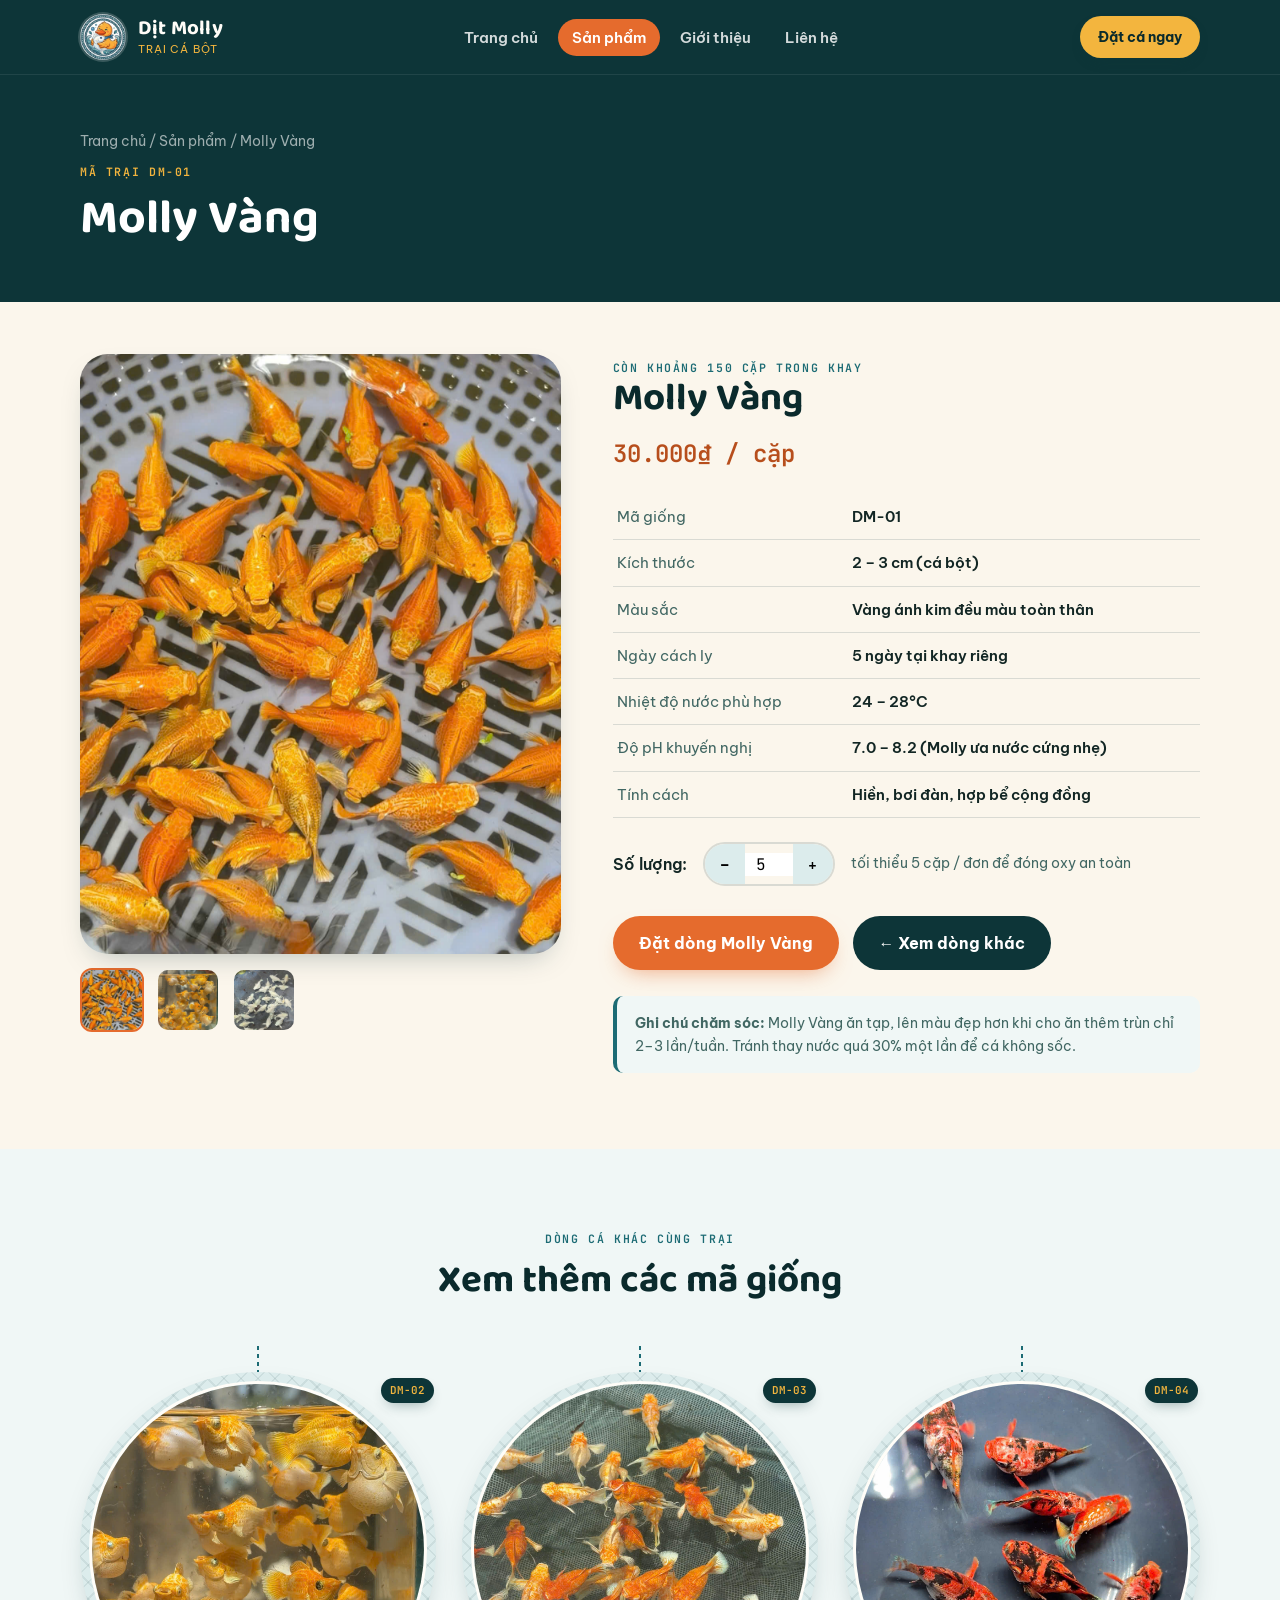
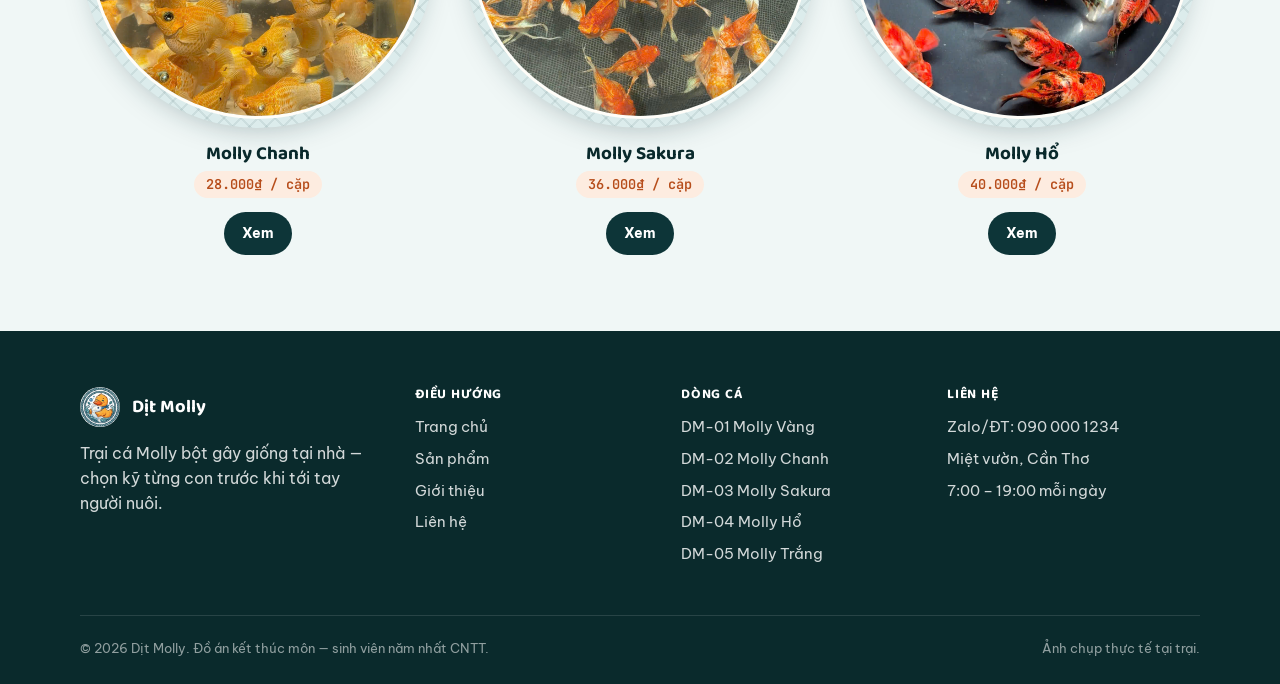
==== commit f7619121: "uppppppppp" ====
--- a/html/chi-tiet.html
+++ b/html/chi-tiet.html
@@ -29,9 +29,9 @@
 
 <section class="page-hero" style="padding-bottom:56px;">
   <div class="wrap">
-    <div class="breadcrumb"><a href="../index.html">Trang chủ</a> / <a href="san-pham.html">Sản phẩm</a> / Molly Sakura</div>
-    <span class="eyebrow">Mã trại DM-03</span>
-    <h1>Molly Sakura</h1>
+    <div class="breadcrumb"><a href="../index.html">Trang chủ</a> / <a href="san-pham.html">Sản phẩm</a> / …</div>
+    <span class="eyebrow">Mã trại …</span>
+    <h1>…</h1>
   </div>
 </section>
 
@@ -40,28 +40,20 @@
     <div class="detail-grid">
       <div>
         <div class="detail-gallery-main">
-          <img src="../assets/mollysakura.jpg" alt="Molly Sakura trong vợt lưới tại trại">
+          <img src="../assets/mollysakura.jpg" alt="Ảnh cá">
         </div>
         <div class="detail-thumbs">
-          <button class="active"><img src="../assets/mollysakura.jpg" alt="Ảnh 1 Molly Sakura"></button>
-          <button><img src="../assets/mollygold.jpg" alt="Ảnh khay Molly Vàng bên cạnh"></button>
-          <button><img src="../assets/mollytrang.jpg" alt="Ảnh khay Molly Trắng bên cạnh"></button>
+          <!-- Ảnh nhỏ được tạo tự động từ js/products-data.js -->
         </div>
       </div>
 
       <div class="detail-info">
-        <span class="eyebrow">Còn khoảng 30 cặp lứa này</span>
-        <h1>Molly Sakura</h1>
-        <div class="detail-price">36.000₫ / cặp</div>
+        <span class="eyebrow">…</span>
+        <h1>…</h1>
+        <div class="detail-price">…</div>
 
         <table class="spec-table">
-          <tr><td>Mã giống</td><td>DM-03</td></tr>
-          <tr><td>Kích thước</td><td>2 – 3 cm (cá bột)</td></tr>
-          <tr><td>Màu sắc</td><td>Cam pha trắng loang, vân riêng từng con</td></tr>
-          <tr><td>Ngày cách ly</td><td>5 ngày tại khay riêng</td></tr>
-          <tr><td>Nhiệt độ nước phù hợp</td><td>24 – 28°C</td></tr>
-          <tr><td>Độ pH khuyến nghị</td><td>7.0 – 8.2 (Molly ưa nước cứng nhẹ)</td></tr>
-          <tr><td>Tính cách</td><td>Hiền, bơi đàn, hợp bể cộng đồng</td></tr>
+          <!-- Các dòng thông số được tạo tự động từ js/products-data.js -->
         </table>
 
         <div class="qty-row">
@@ -75,12 +67,12 @@
         </div>
 
         <div class="hero-actions">
-          <a href="lien-he.html" class="btn btn-primary">Đặt dòng Molly Sakura</a>
+          <a href="lien-he.html" class="btn btn-primary">Đặt dòng cá này</a>
           <a href="san-pham.html" class="btn btn-dark">← Xem dòng khác</a>
         </div>
 
         <div class="care-note">
-          <strong>Ghi chú chăm sóc:</strong> Molly Sakura hợp nước hơi cứng, có thể pha thêm ít muối hột loãng khi cá mới về để giảm sốc. Cho ăn ngày 2 lần, tránh cho ăn quá no trong 24 giờ đầu sau khi vận chuyển.
+          <!-- Ghi chú chăm sóc được tạo tự động từ js/products-data.js -->
         </div>
       </div>
     </div>
@@ -94,42 +86,7 @@
       <h2>Xem thêm các mã giống</h2>
     </div>
     <div class="tag-grid">
-      <article class="fish-tag">
-        <div class="fish-tag-string"></div>
-        <div class="fish-tag-photo">
-          <div class="fish-tag-photo-inner"><img src="../assets/mollygold.jpg" alt="Molly Vàng"></div>
-          <span class="fish-tag-code">DM-01</span>
-        </div>
-        <div class="fish-tag-body">
-          <h3>Molly Vàng</h3>
-          <span class="price">30.000₫ / cặp</span>
-          <div class="fish-tag-cta"><a href="san-pham.html" class="btn btn-sm btn-dark">Xem</a></div>
-        </div>
-      </article>
-      <article class="fish-tag">
-        <div class="fish-tag-string"></div>
-        <div class="fish-tag-photo">
-          <div class="fish-tag-photo-inner"><img src="../assets/mollytiger.jpg" alt="Molly Hổ"></div>
-          <span class="fish-tag-code">DM-04</span>
-        </div>
-        <div class="fish-tag-body">
-          <h3>Molly Hổ</h3>
-          <span class="price">40.000₫ / cặp</span>
-          <div class="fish-tag-cta"><a href="san-pham.html" class="btn btn-sm btn-dark">Xem</a></div>
-        </div>
-      </article>
-      <article class="fish-tag">
-        <div class="fish-tag-string"></div>
-        <div class="fish-tag-photo">
-          <div class="fish-tag-photo-inner"><img src="../assets/mollytrang.jpg" alt="Molly Trắng"></div>
-          <span class="fish-tag-code">DM-05</span>
-        </div>
-        <div class="fish-tag-body">
-          <h3>Molly Trắng</h3>
-          <span class="price">32.000₫ / cặp</span>
-          <div class="fish-tag-cta"><a href="san-pham.html" class="btn btn-sm btn-dark">Xem</a></div>
-        </div>
-      </article>
+      <!-- Các dòng cá liên quan được tạo tự động từ js/products-data.js -->
     </div>
   </div>
 </section>
@@ -166,18 +123,20 @@
       <div>
         <h4>Liên hệ</h4>
         <ul>
-          <li>Zalo/ĐT:0327444643</li>
-          <li>TP Cần Thơ</li>
+         <li>Zalo/ĐT: 090 000 1234</li>
+          <li>Miệt vườn, Cần Thơ</li>
           <li>7:00 – 19:00 mỗi ngày</li>
         </ul>
       </div>
     </div>
     <div class="footer-bottom">
-      <span>© <span id="year"></span> Dịt Molly. Đồ án kết thúc môn.</span>
+      <span>© <span id="year"></span> Dịt Molly. Đồ án kết thúc môn — sinh viên năm nhất CNTT.</span>
+      <span>Ảnh chụp thực tế tại trại.</span>
     </div>
   </div>
 </footer>
 
+<script src="../js/products-data.js"></script>
 <script src="../js/script.js"></script>
 </body>
 </html>
--- a/css/style.css
+++ b/css/style.css
@@ -1,9 +1,3 @@
-/* =========================================================
-   DỊT MOLLY — stylesheet
-   Design tokens grounded in the farm's own material:
-   the aerator nets & trays fish are photographed in,
-   the duck+fish mark, and breeder tag conventions.
-   ========================================================= */
 
 @import url('https://fonts.googleapis.com/css2?family=Baloo+2:wght@500;600;700;800&family=Be+Vietnam+Pro:ital,wght@0,400;0,500;0,600;0,700;1,400&family=JetBrains+Mono:wght@500;600&display=swap');
 
